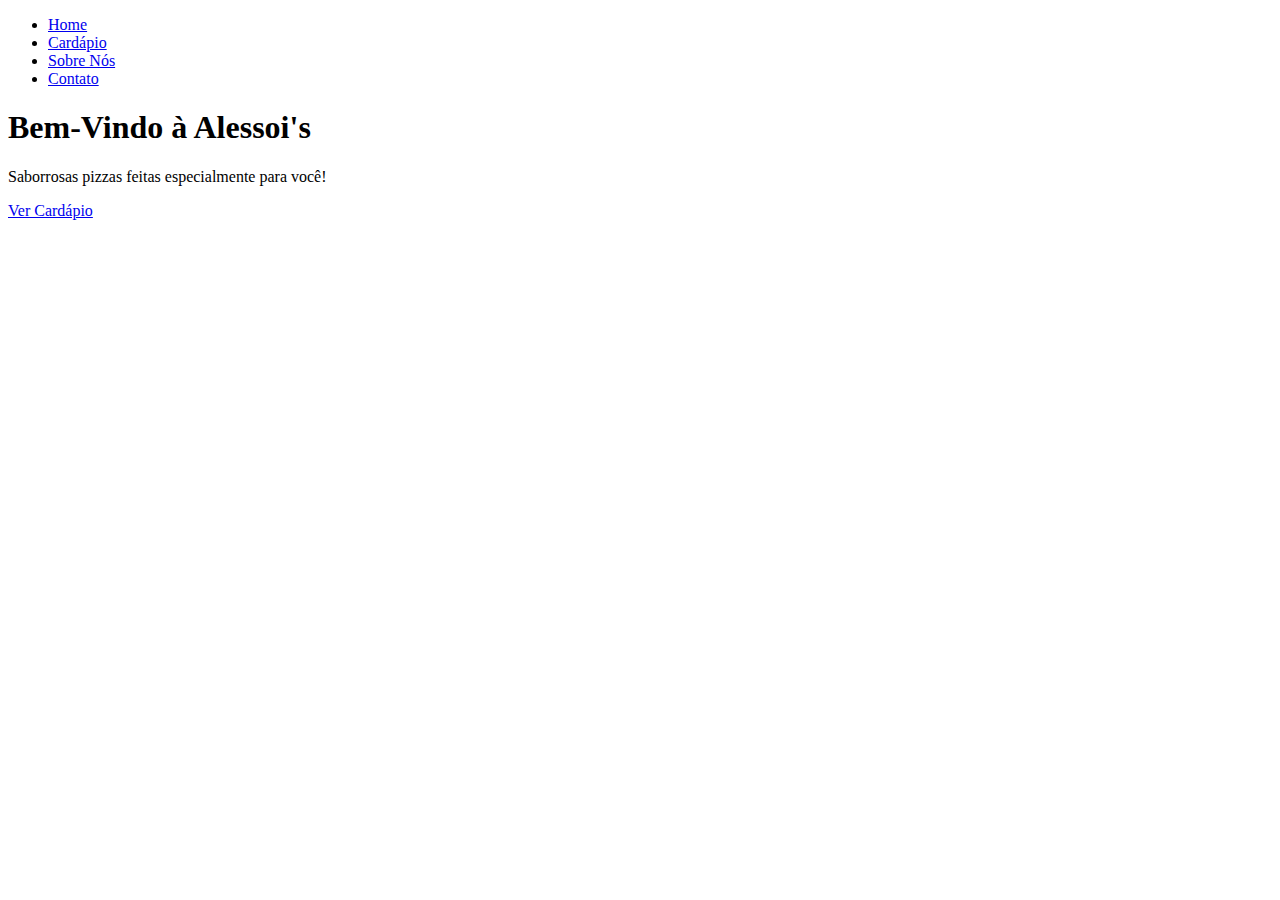
==== PROJETO-EXTRA-ESTUDO/index.html @ c778cb89 "incio porejct" ====
<!DOCTYPE html>
<html lang="pt-BR">
<head>
    <meta charset="UTF-8">
    <meta name="viewport" content="width=device-width, initial-scale=1.0">
    <title>PROJETO PARA ESTUDOS</title>
    <link rel="stylesheet" href="style.css"></head>
<body>
    <header>
        <nav>
            <ul>
                <li><a href="#home">Home</a></li>
                <li><a href="#cardapio">Cardápio</a></li>
                <li><a href="#sobre-nos">Sobre Nós</a></li>
                <li><a href="#Cantato">Contato</a></li>
            </ul>
        </nav>
    </header>

    <section id="home">
        <div class="hero">
            <h1>Bem-Vindo à Alessoi's</h1>
            <p>Saborrosas pizzas feitas especialmente para você!</p>
            <a href="#menu" class="cta-button">Ver Cardápio</a>
        </div>
    </section>

</body>
</html>
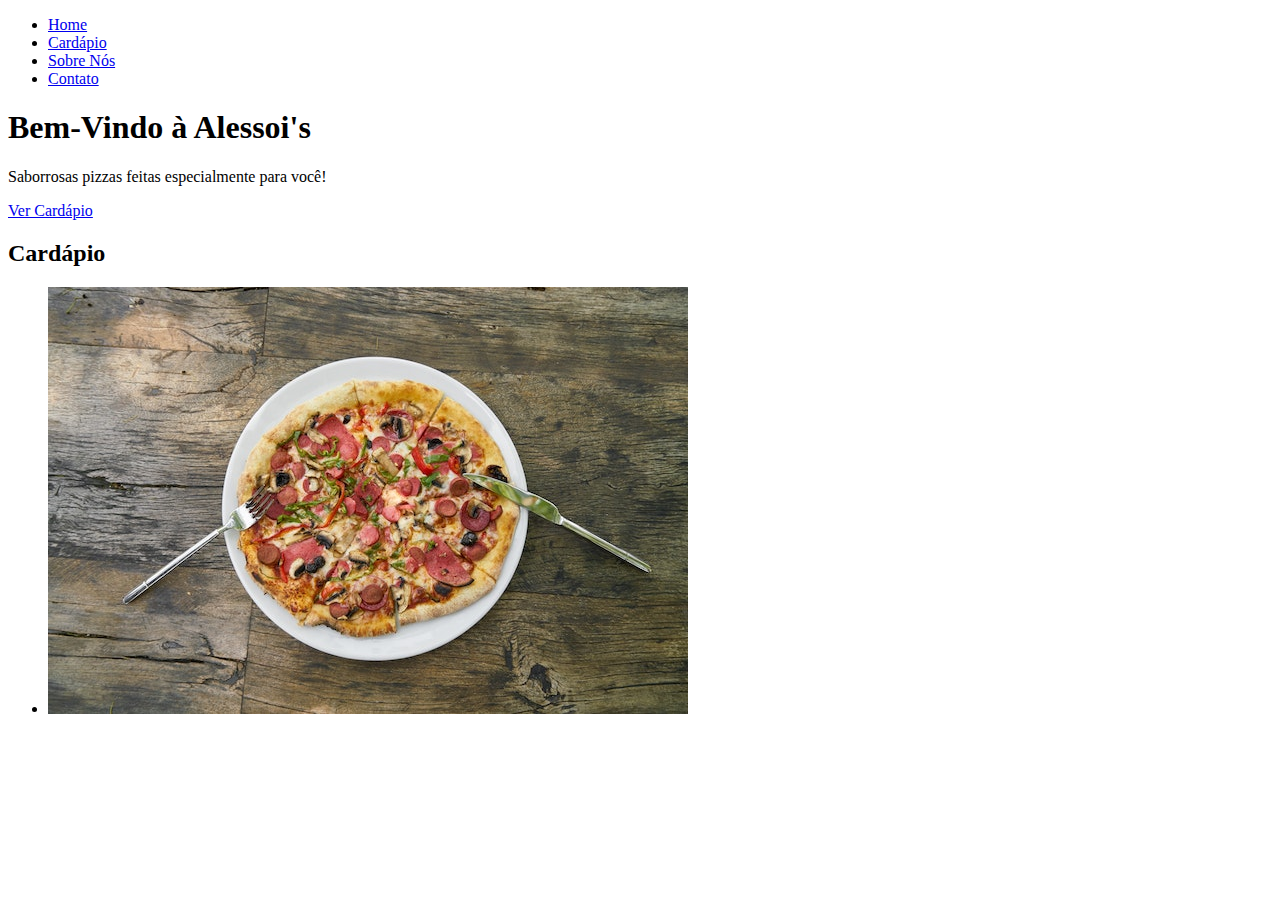
==== commit bc494562: "colocando primeira img" ====
--- a/PROJETO-EXTRA-ESTUDO/index.html
+++ b/PROJETO-EXTRA-ESTUDO/index.html
@@ -25,5 +25,15 @@
         </div>
     </section>
 
+    <section id="menu">
+        <h2>Cardápio</h2>
+        <ul class="menu-lisr">
+            <li>
+                <img src="img/pexels-engin-akyurt-2260208.jpg" alt="Pizza Margherita">
+            </li>
+
+        </ul>
+    </section>
+
 </body>
 </html>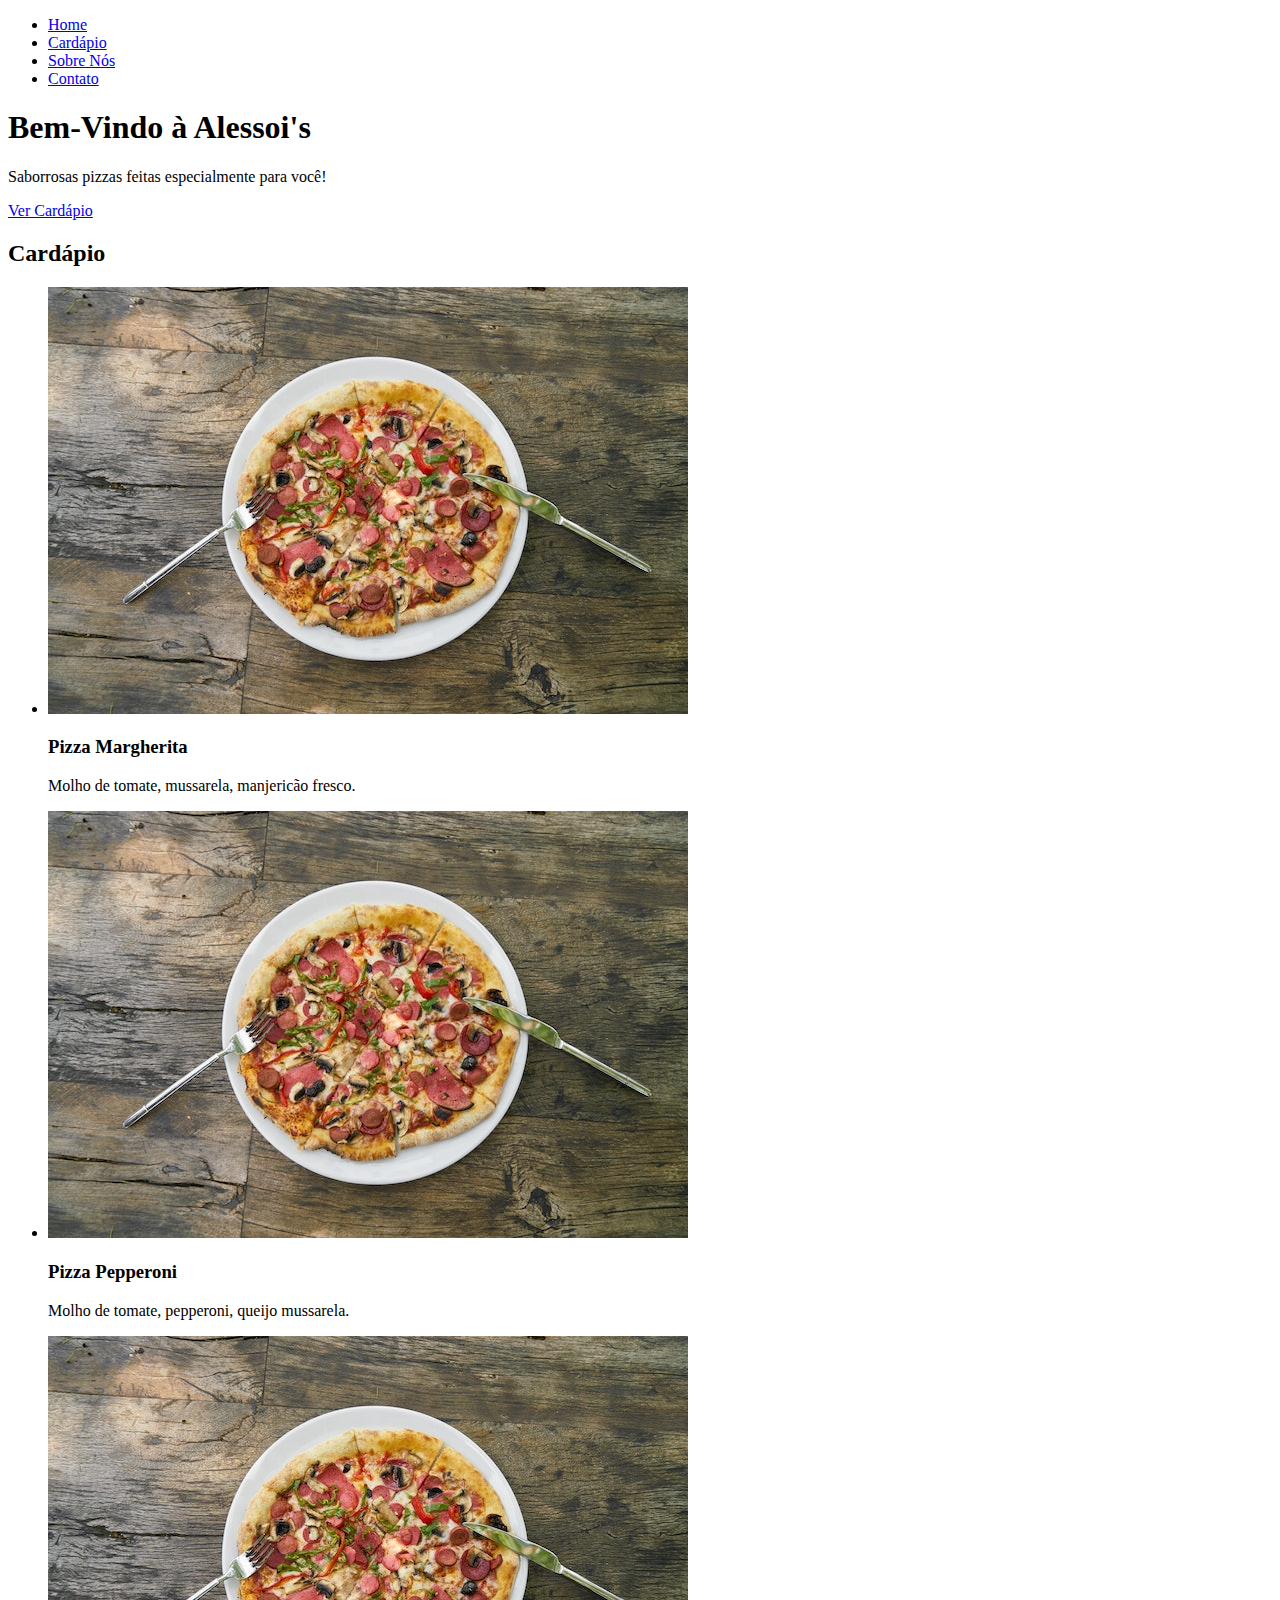
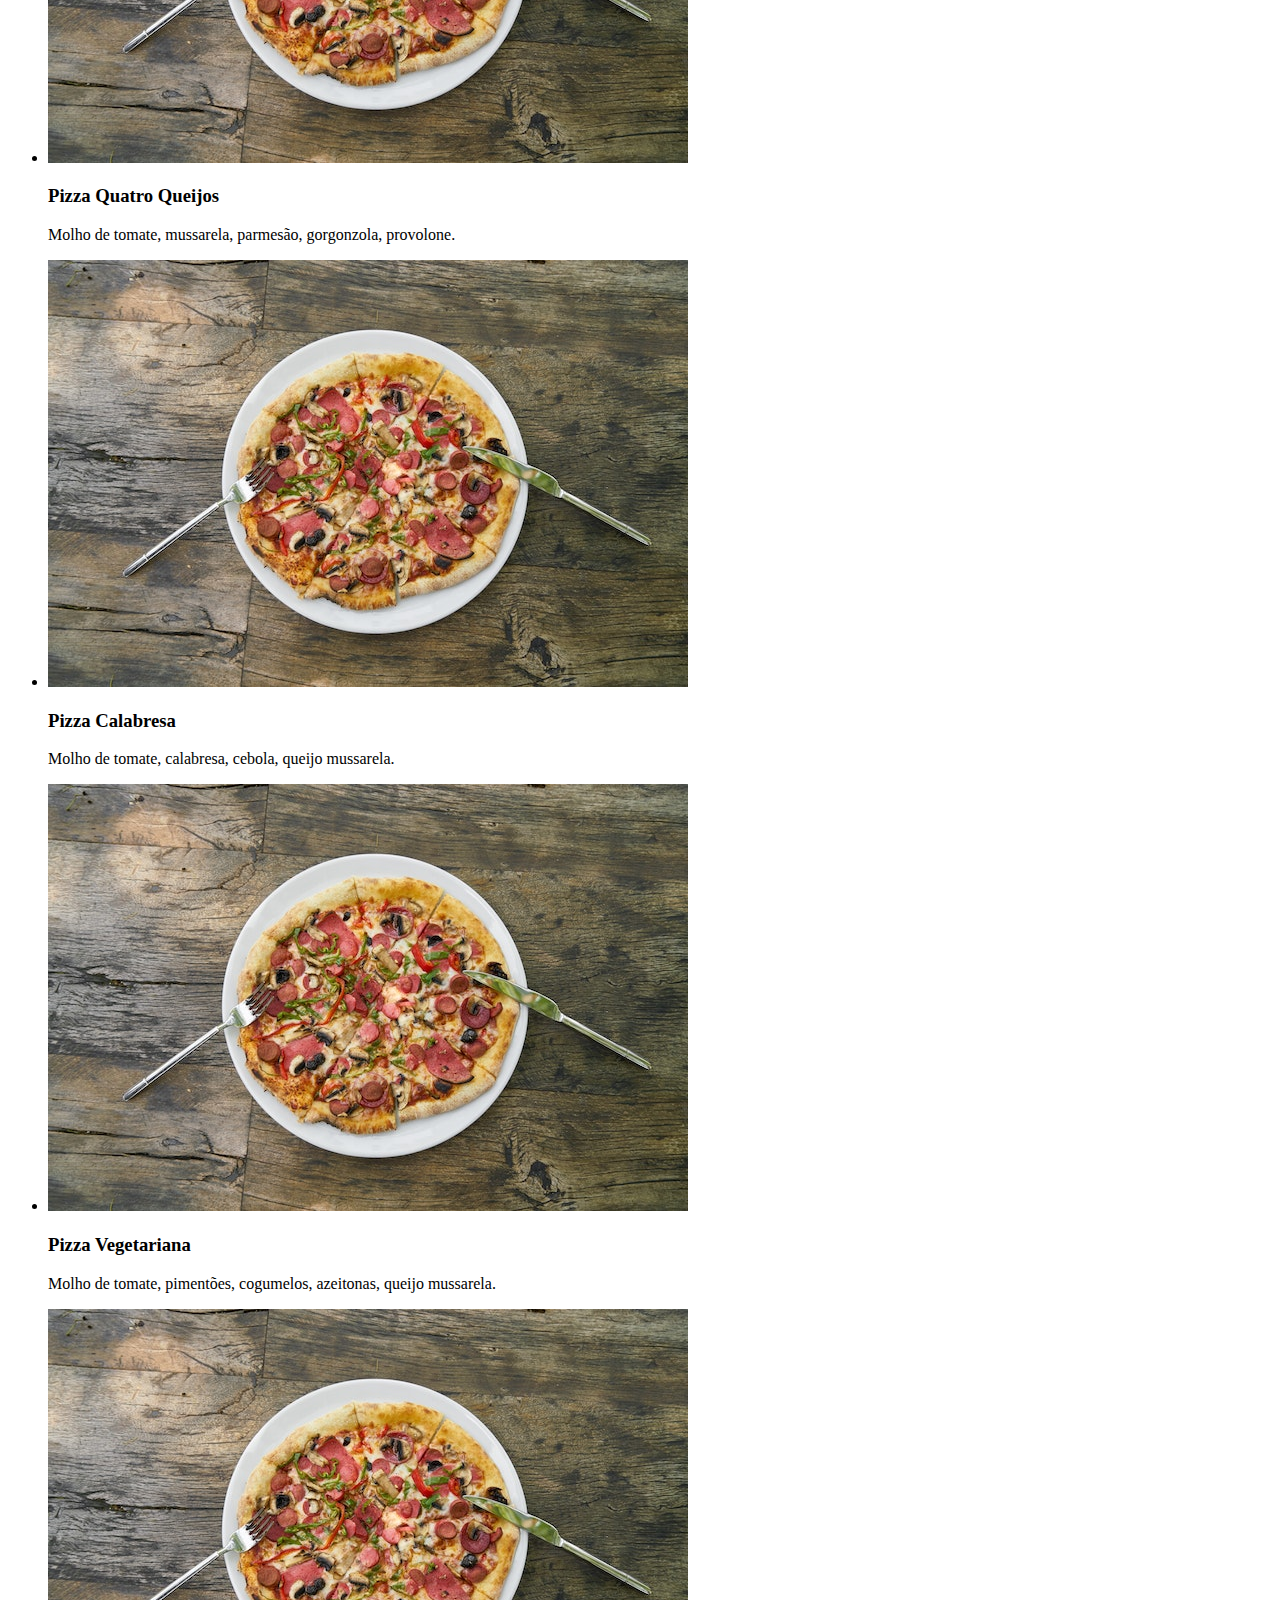
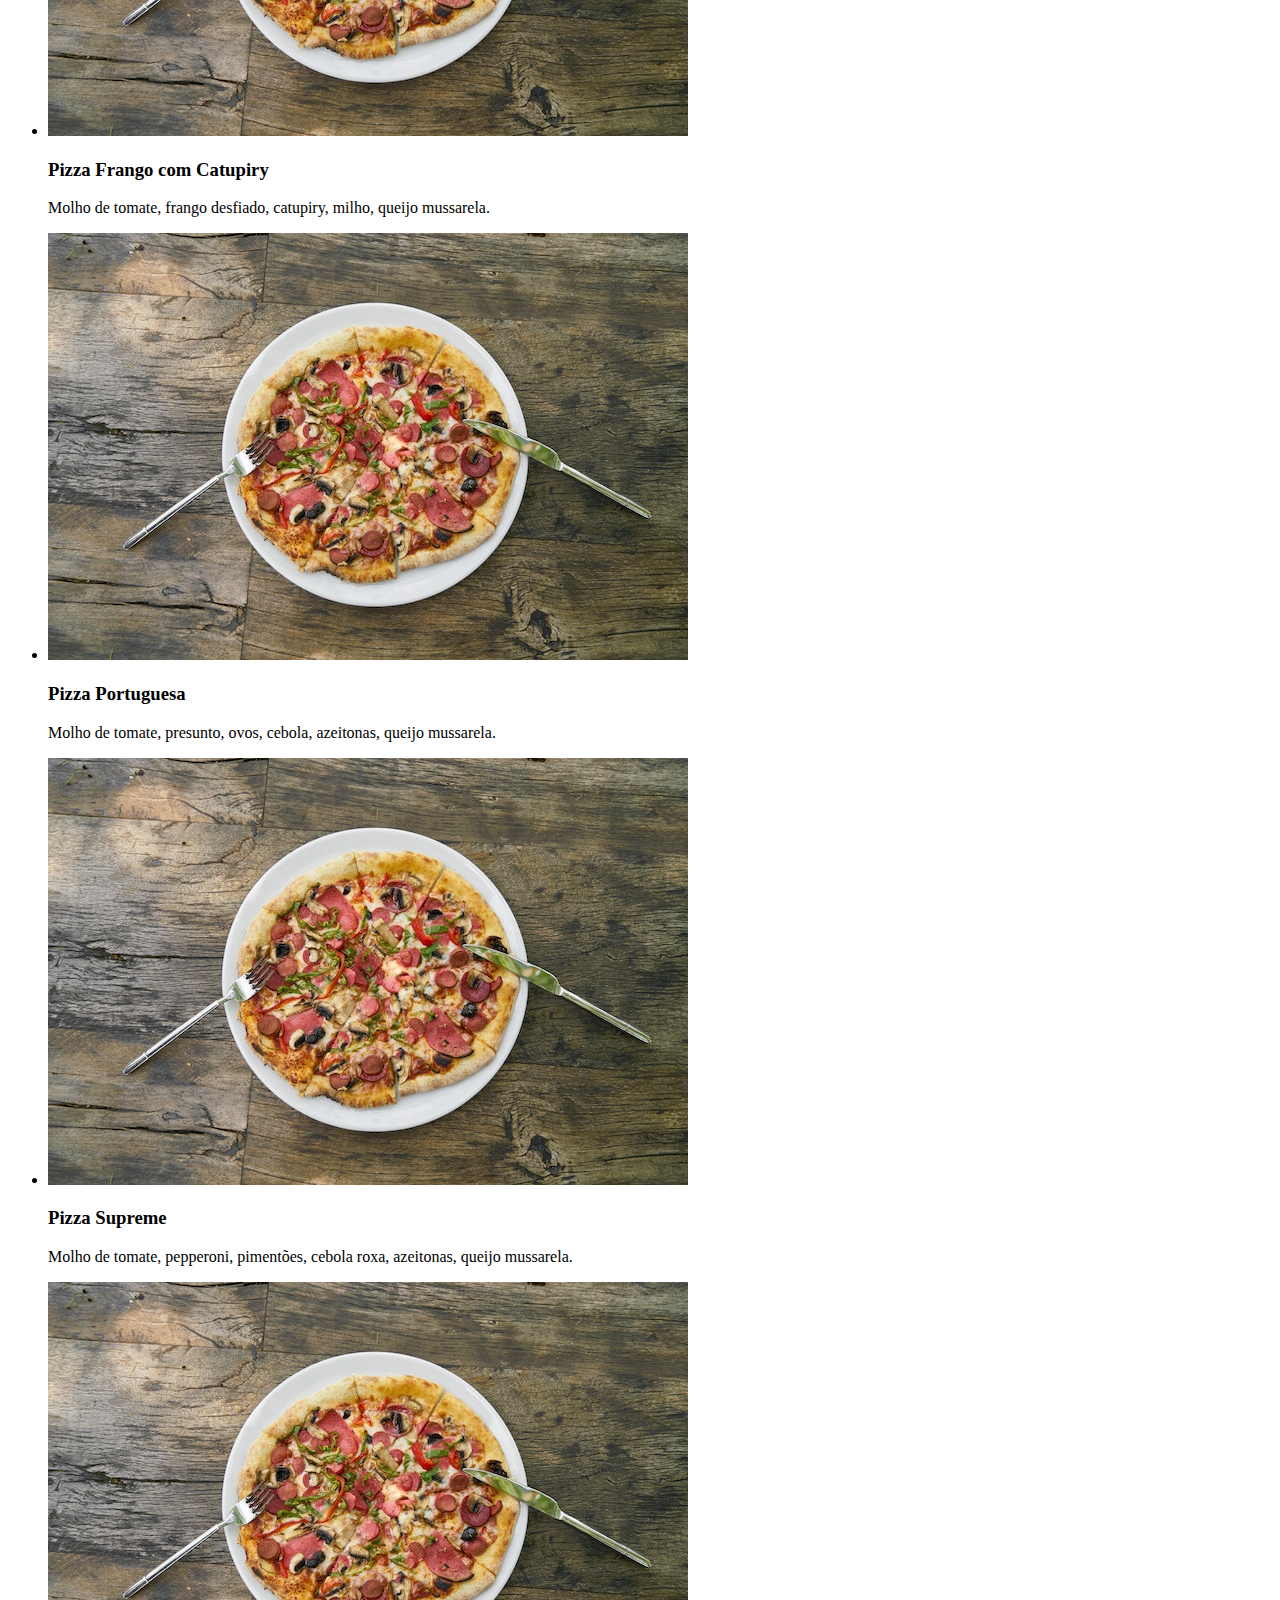
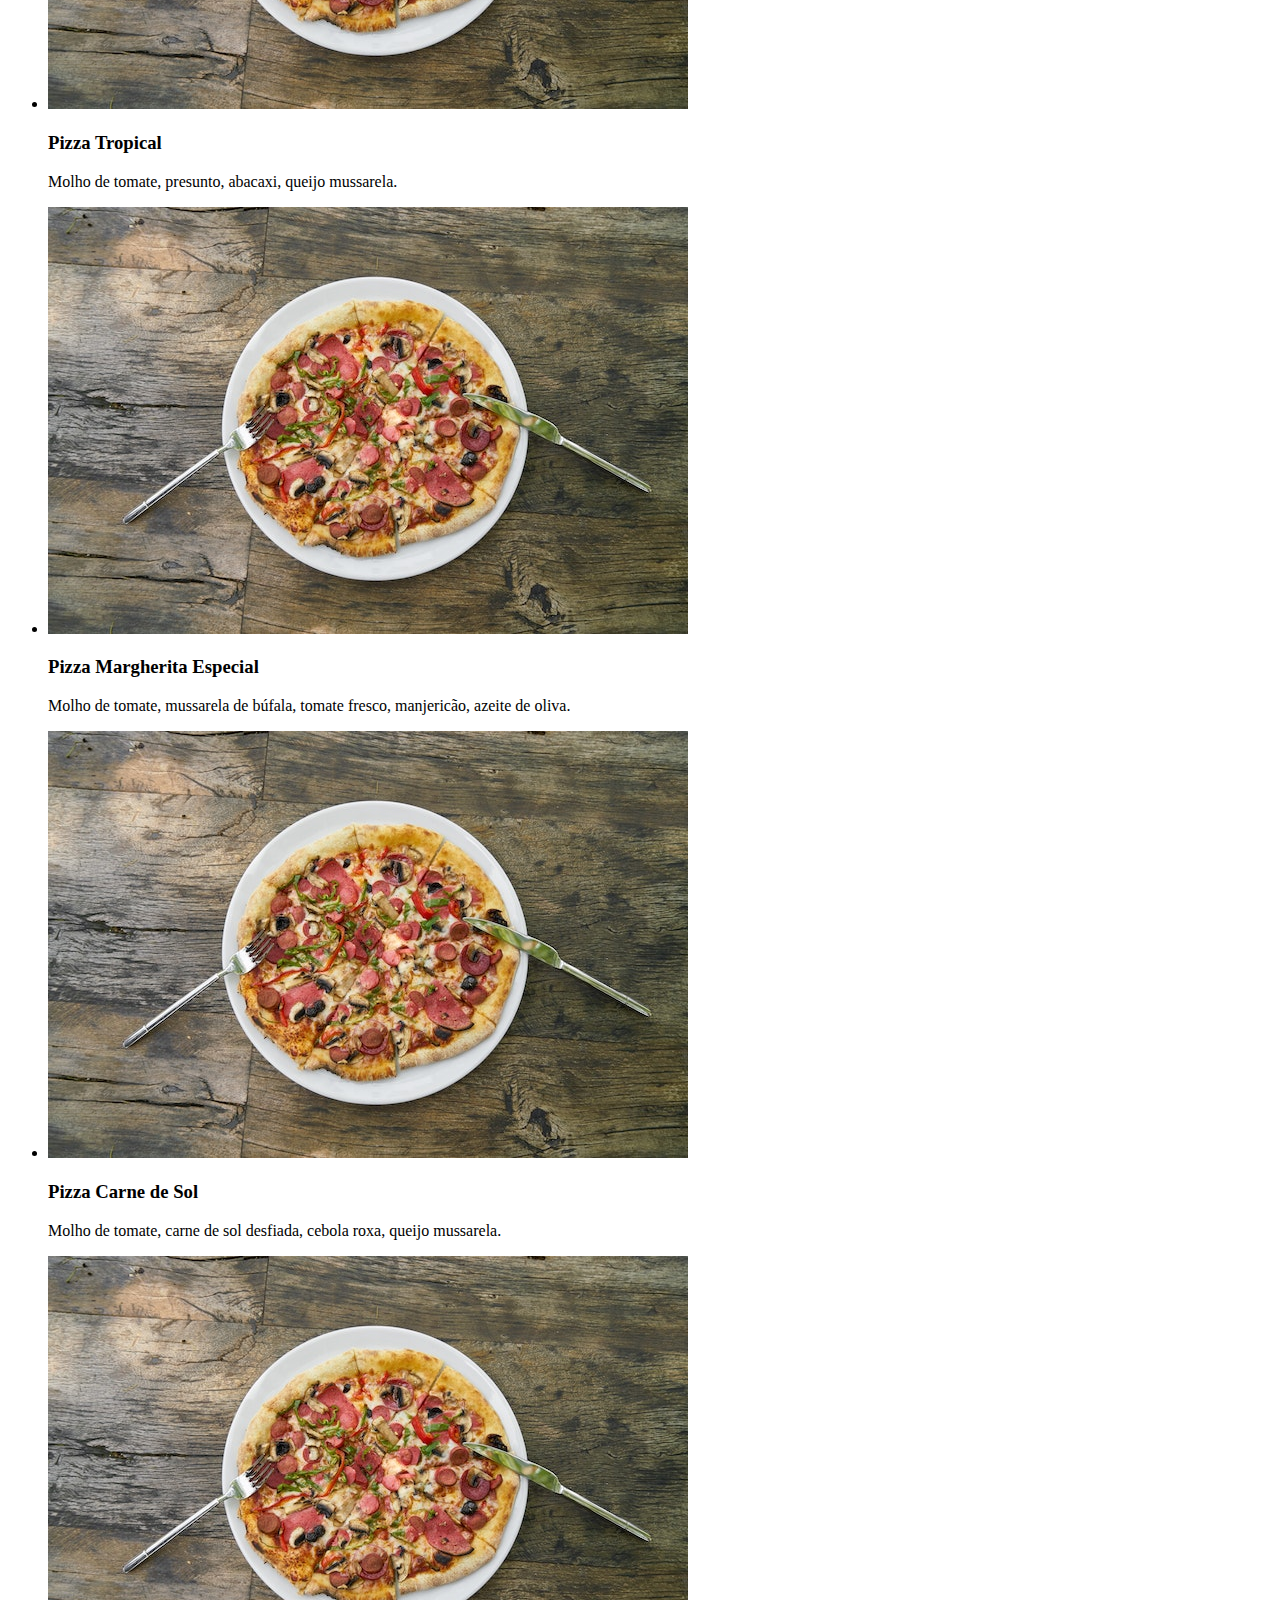
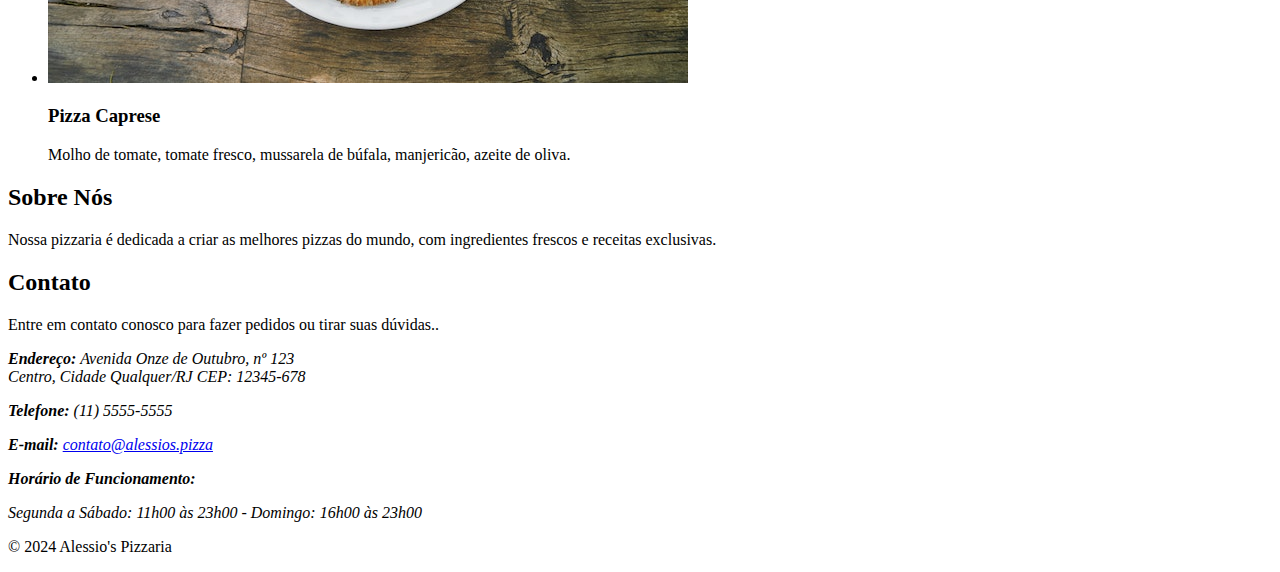
==== commit 26f14ac2: "HTML concluiodo" ====
--- a/PROJETO-EXTRA-ESTUDO/index.html
+++ b/PROJETO-EXTRA-ESTUDO/index.html
@@ -1,10 +1,13 @@
 <!DOCTYPE html>
 <html lang="pt-BR">
+
 <head>
     <meta charset="UTF-8">
     <meta name="viewport" content="width=device-width, initial-scale=1.0">
     <title>PROJETO PARA ESTUDOS</title>
-    <link rel="stylesheet" href="style.css"></head>
+    <link rel="stylesheet" href="style.css">
+</head>
+
 <body>
     <header>
         <nav>
@@ -27,13 +30,106 @@
 
     <section id="menu">
         <h2>Cardápio</h2>
-        <ul class="menu-lisr">
+        <ul class="menu-list">
             <li>
                 <img src="img/pexels-engin-akyurt-2260208.jpg" alt="Pizza Margherita">
+                <h3>Pizza Margherita</h3>
+                <p>Molho de tomate, mussarela, manjericão fresco.</p>
             </li>
-
+            <li>
+                <img src="img/pexels-engin-akyurt-2260208.jpg" alt="Pizza Pepperoni">
+                <h3>Pizza Pepperoni</h3>
+                <p>Molho de tomate, pepperoni, queijo mussarela.</p>
+            </li>
+            <li>
+                <img src="img/pexels-engin-akyurt-2260208.jpg" alt="Pizza Quatro Queijos">
+                <h3>Pizza Quatro Queijos</h3>
+                <p>Molho de tomate, mussarela, parmesão, gorgonzola, provolone.</p>
+            </li>
+            <li>
+                <img src="img/pexels-engin-akyurt-2260208.jpg" alt="Pizza Calabresa">
+                <h3>Pizza Calabresa</h3>
+                <p>Molho de tomate, calabresa, cebola, queijo mussarela.</p>
+            </li>
+            <li>
+                <img src="img/pexels-engin-akyurt-2260208.jpg" alt="Pizza Vegetariana">
+                <h3>Pizza Vegetariana</h3>
+                <p>Molho de tomate, pimentões, cogumelos, azeitonas, queijo mussarela.</p>
+            </li>
+            <li>
+                <img src="img/pexels-engin-akyurt-2260208.jpg" alt="Pizza Frango com Catupiry">
+                <h3>Pizza Frango com Catupiry</h3>
+                <p>Molho de tomate, frango desfiado, catupiry, milho, queijo mussarela.</p>
+            </li>
+            <li>
+                <img src="img/pexels-engin-akyurt-2260208.jpg" alt="Pizza Portuguesa">
+                <h3>Pizza Portuguesa</h3>
+                <p>Molho de tomate, presunto, ovos, cebola, azeitonas, queijo mussarela.</p>
+            </li>
+            <li>
+                <img src="img/pexels-engin-akyurt-2260208.jpg" alt="Pizza Supreme">
+                <h3>Pizza Supreme</h3>
+                <p>Molho de tomate, pepperoni, pimentões, cebola roxa, azeitonas, queijo mussarela.</p>
+            </li>
+            <li>
+                <img src="img/pexels-engin-akyurt-2260208.jpg" alt="Pizza Tropical">
+                <h3>Pizza Tropical</h3>
+                <p>Molho de tomate, presunto, abacaxi, queijo mussarela.</p>
+            </li>
+            <li>
+                <img src="img/pexels-engin-akyurt-2260208.jpg" alt="Pizza Margherita Especial">
+                <h3>Pizza Margherita Especial</h3>
+                <p>Molho de tomate, mussarela de búfala, tomate fresco, manjericão, azeite de oliva.</p>
+            </li>
+            <li>
+                <img src="img/pexels-engin-akyurt-2260208.jpg" alt="Pizza Carne de Sol">
+                <h3>Pizza Carne de Sol</h3>
+                <p>Molho de tomate, carne de sol desfiada, cebola roxa, queijo mussarela.</p>
+            </li>
+            <li>
+                <img src="img/pexels-engin-akyurt-2260208.jpg" alt="Pizza Caprese">
+                <h3>Pizza Caprese</h3>
+                <p>Molho de tomate, tomate fresco, mussarela de búfala, manjericão, azeite de oliva.</p>
+            </li>
         </ul>
     </section>
 
+    <section id="about">
+        <h2>Sobre Nós</h2>
+        <p>Nossa pizzaria é dedicada a criar as melhores pizzas do mundo, com ingredientes frescos e receitas
+            exclusivas.</p>
+    </section>
+
+    <section id="contact">
+        <h2>Contato</h2>
+        <p>Entre em contato conosco para fazer pedidos ou tirar suas dúvidas..</p>
+
+        <address>
+            <p>
+                <strong>Endereço:</strong>
+                Avenida Onze de Outubro, nº 123<br>
+                Centro, Cidade Qualquer/RJ CEP: 12345-678
+            </p>
+
+            <div>
+                <p><strong>Telefone:</strong> (11) 5555-5555</p>
+                <p>
+                    <strong>E-mail:</strong>
+                    <a href="mailto:contato@alessios.pizza">contato@alessios.pizza</a>
+                </p>
+            </div>
+
+            <div>
+                <p><strong>Horário de Funcionamento:</strong></p>
+                <p>Segunda a Sábado: 11h00 às 23h00 - Domingo: 16h00 às 23h00</p>
+                <p></p>
+            </div>
+        </address>
+    </section>
+
+    <footer>
+        <p>&copy; 2024 Alessio's Pizzaria</p>
+    </footer>
 </body>
+
 </html>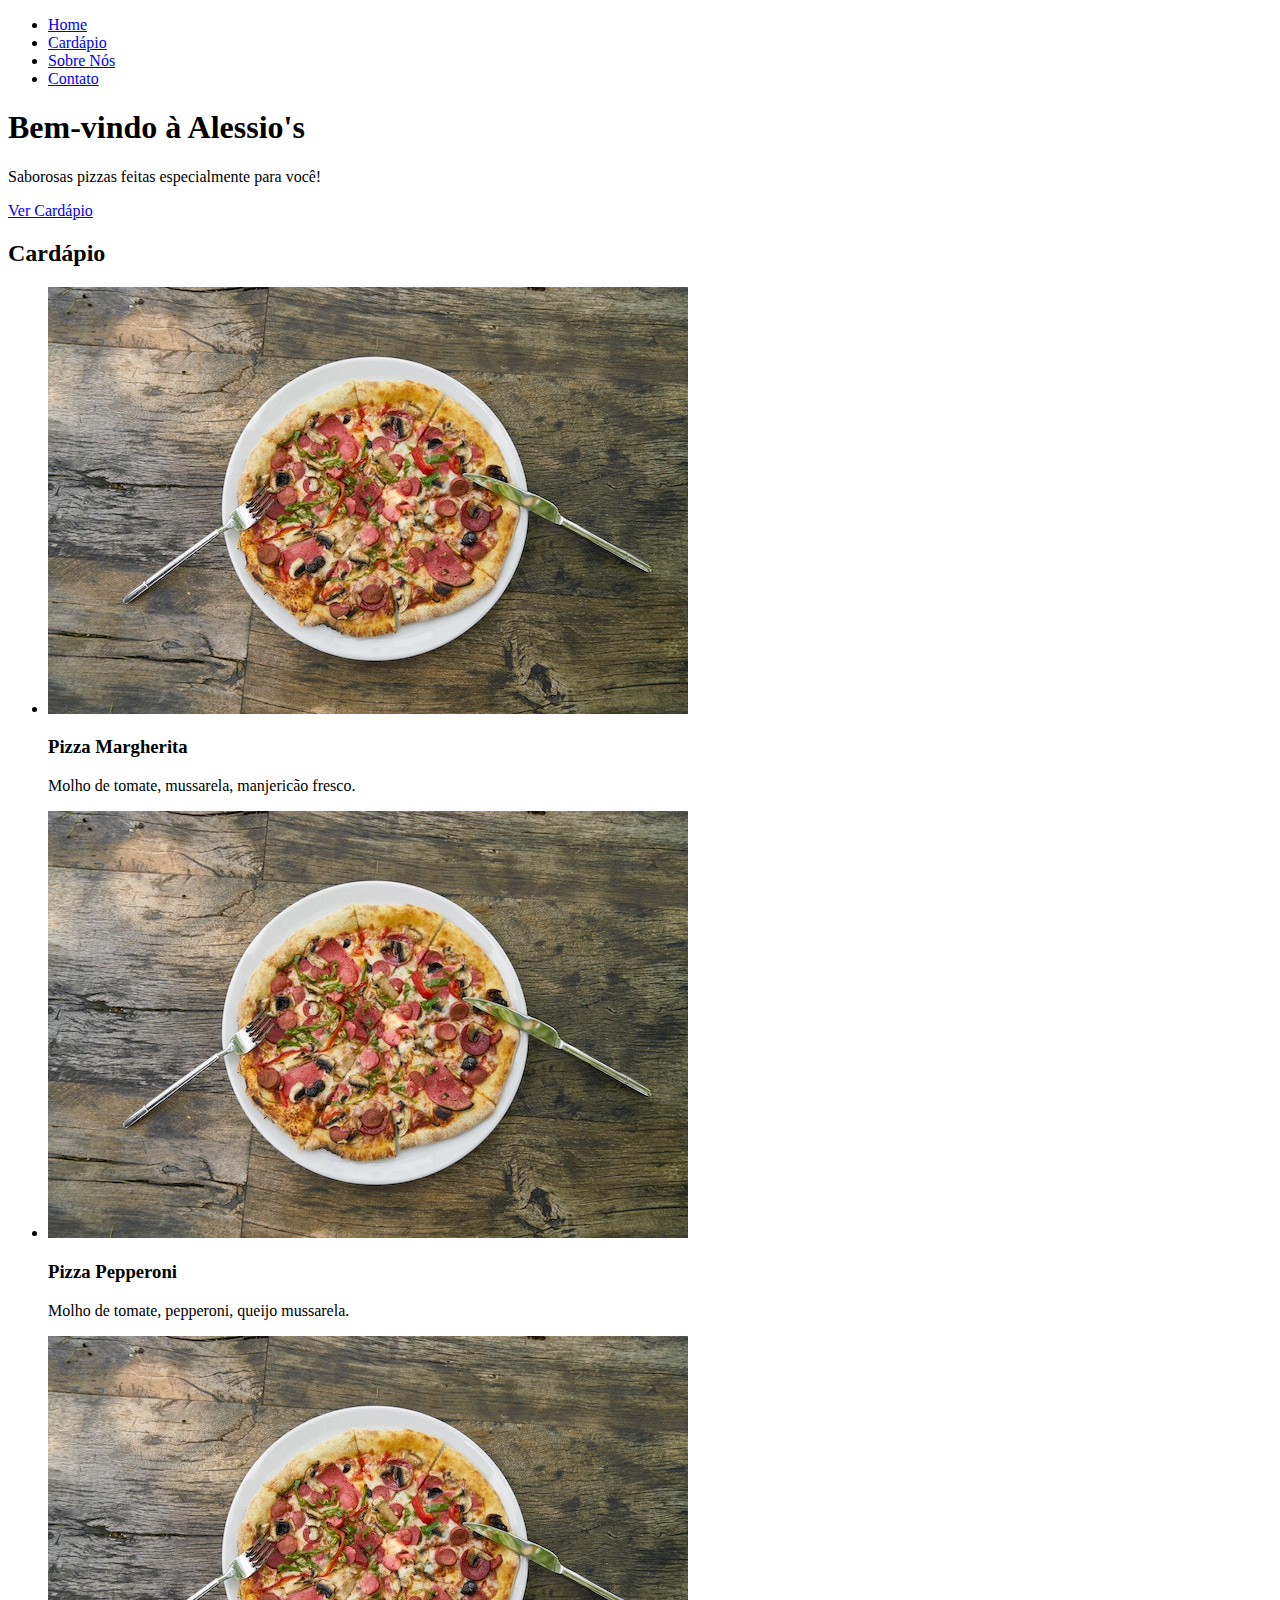
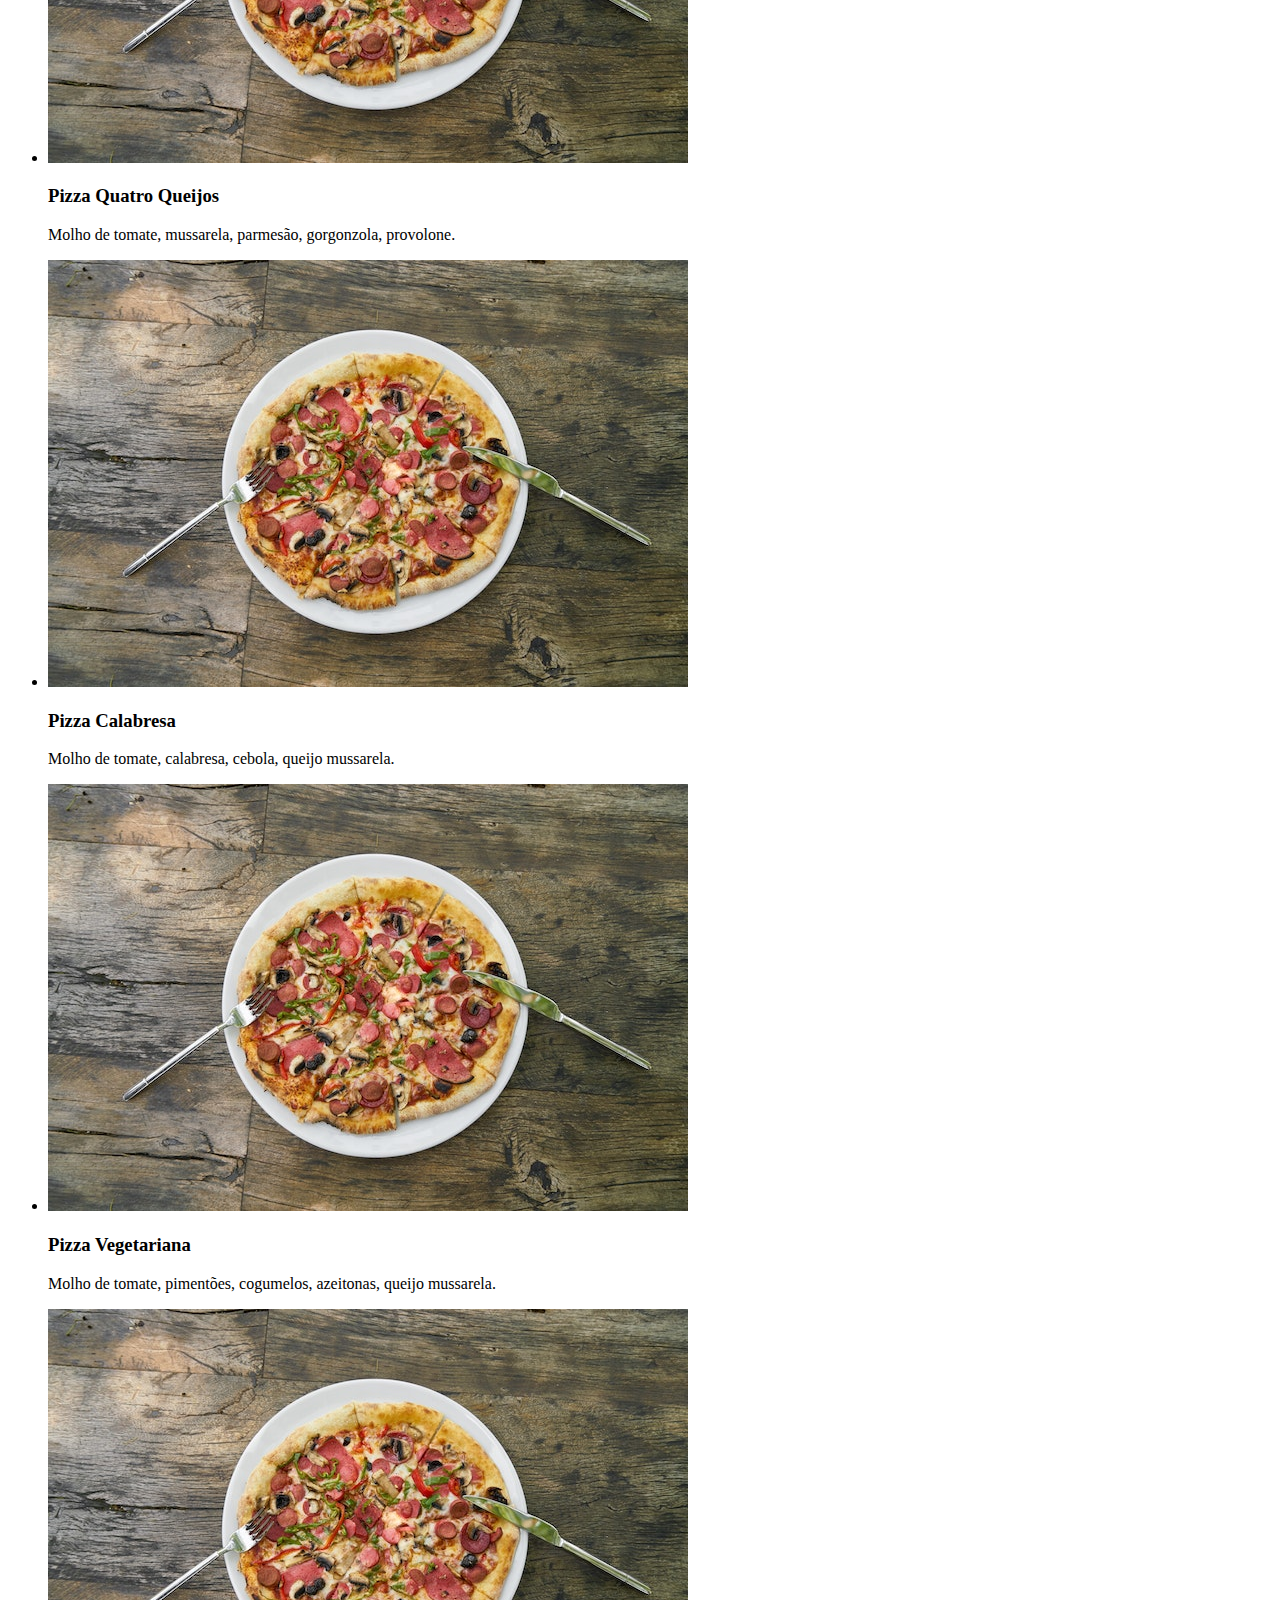
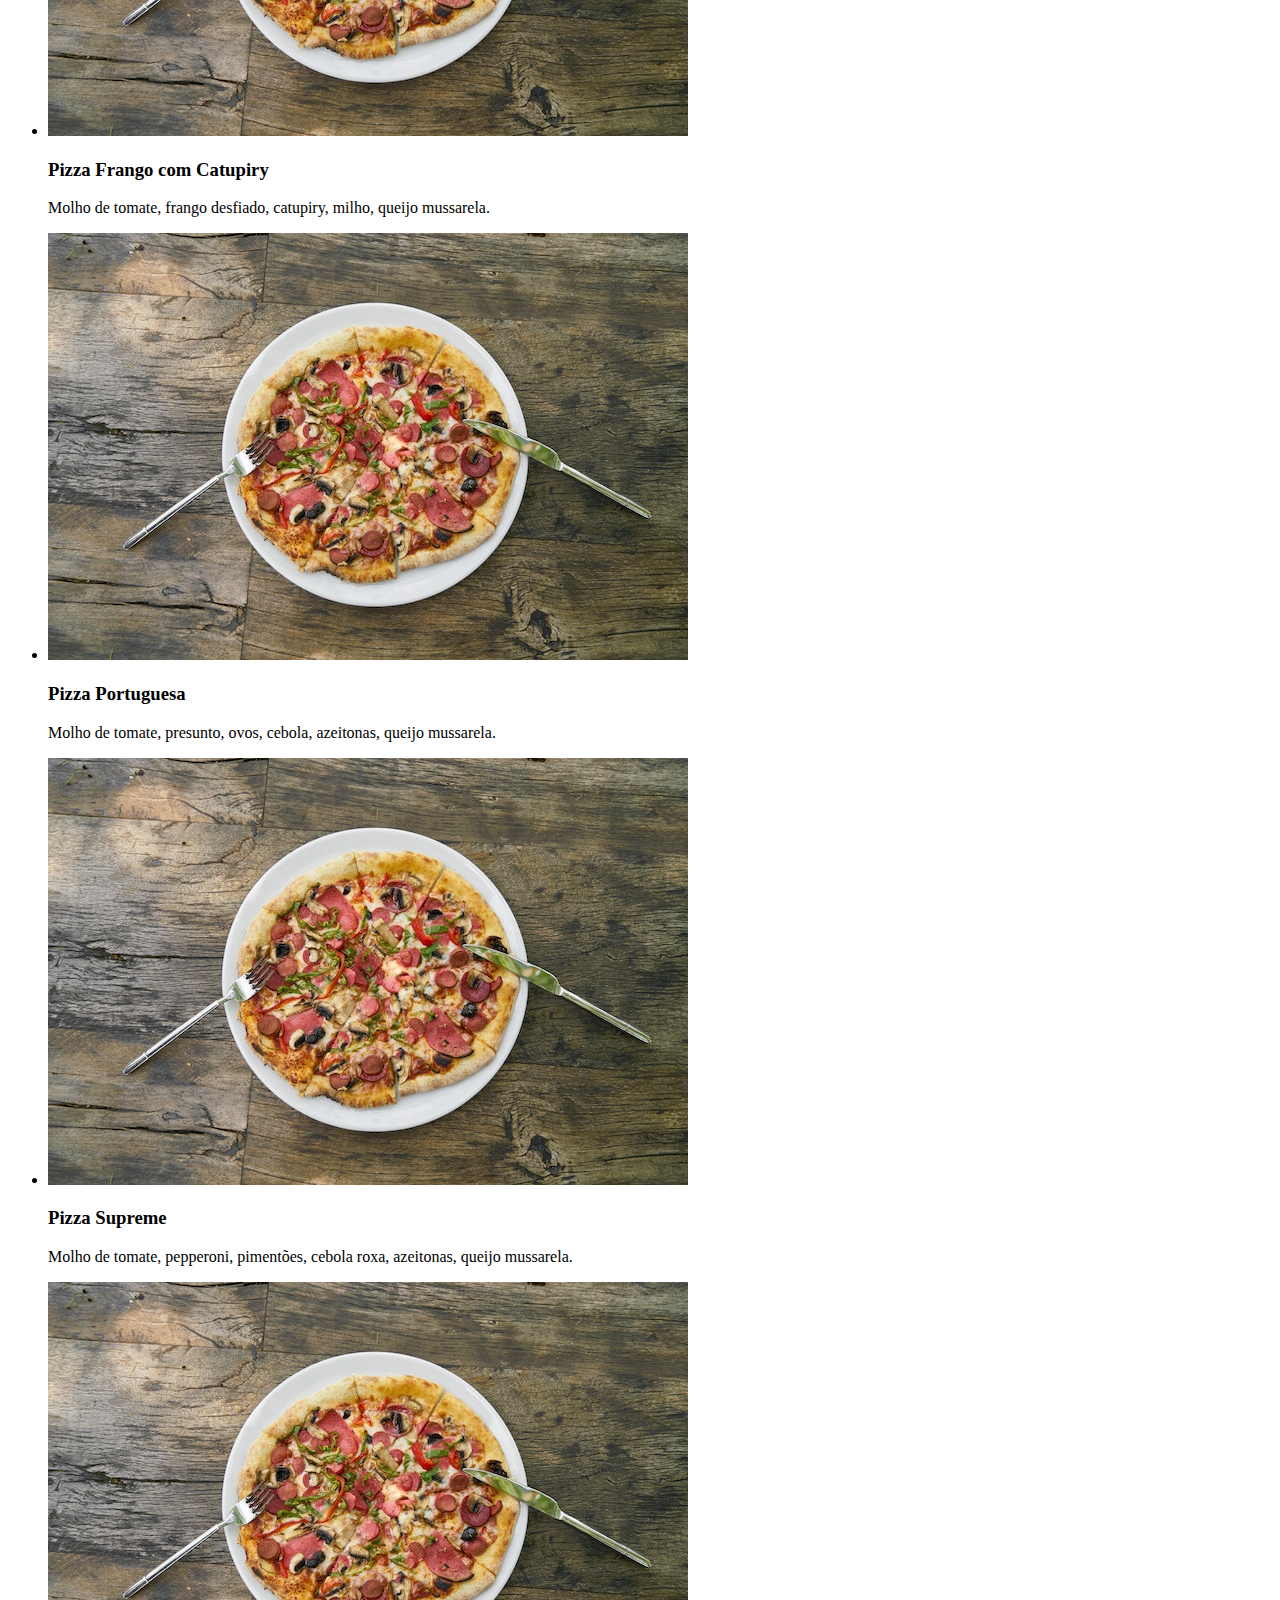
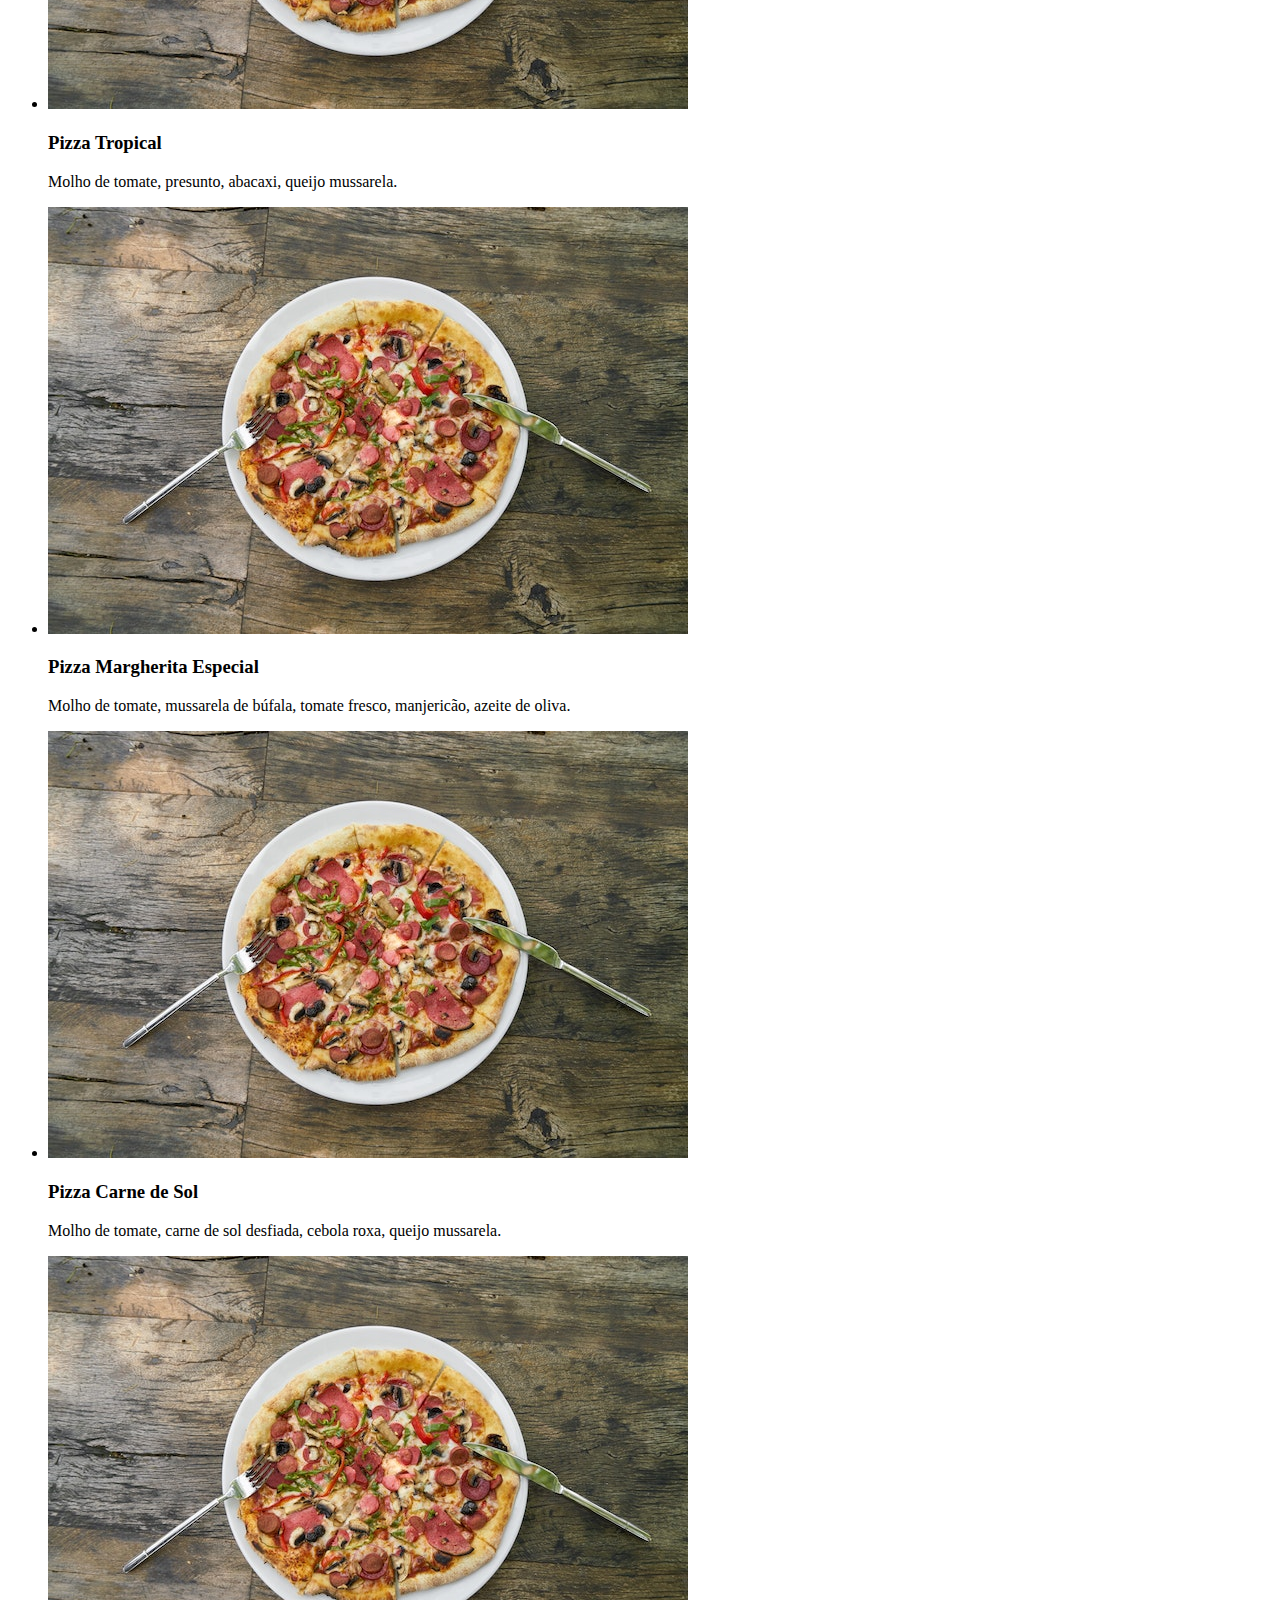
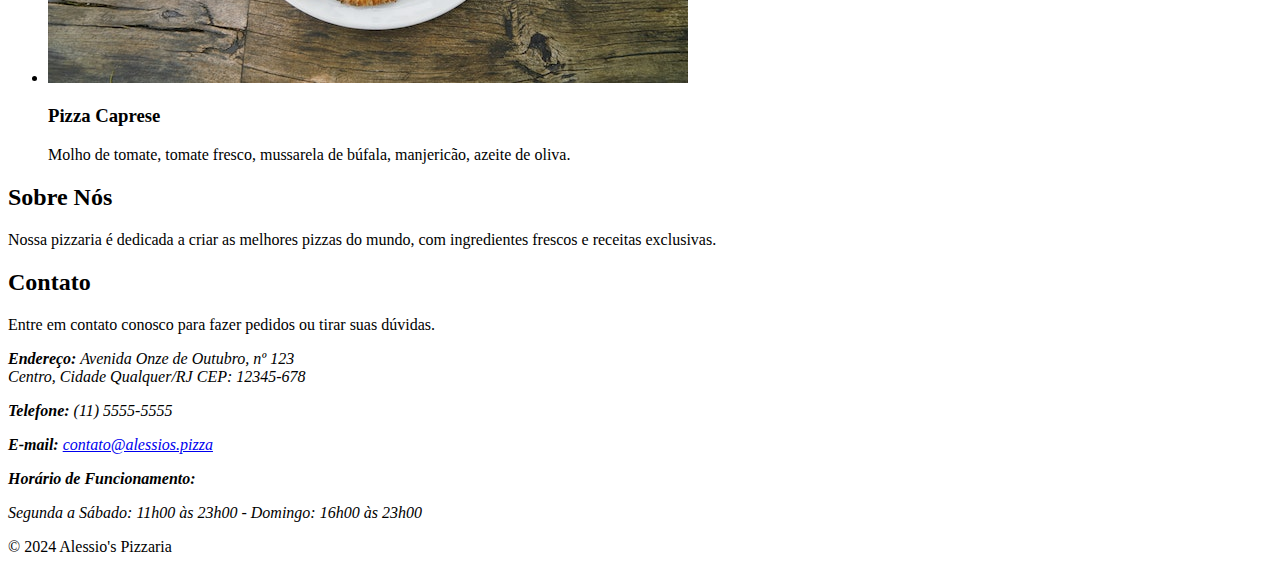
==== commit 259ae883: "alterações no html" ====
--- a/PROJETO-EXTRA-ESTUDO/index.html
+++ b/PROJETO-EXTRA-ESTUDO/index.html
@@ -2,134 +2,135 @@
 <html lang="pt-BR">
 
 <head>
-    <meta charset="UTF-8">
-    <meta name="viewport" content="width=device-width, initial-scale=1.0">
-    <title>PROJETO PARA ESTUDOS</title>
-    <link rel="stylesheet" href="style.css">
+  <meta charset="UTF-8">
+  <meta name="viewport" content="width=device-width, initial-scale=1.0">
+  <title>Alessio's Pizzaria</title>
+  <link rel="stylesheet" href="index.css">
 </head>
 
 <body>
-    <header>
-        <nav>
-            <ul>
-                <li><a href="#home">Home</a></li>
-                <li><a href="#cardapio">Cardápio</a></li>
-                <li><a href="#sobre-nos">Sobre Nós</a></li>
-                <li><a href="#Cantato">Contato</a></li>
-            </ul>
-        </nav>
-    </header>
+  <header>
+    <nav>
+      <ul>
+        <li><a href="#home">Home</a></li>
+        <li><a href="#menu">Cardápio</a></li>
+        <li><a href="#about">Sobre Nós</a></li>
+        <li><a href="#contact">Contato</a></li>
+      </ul>
+    </nav>
+  </header>
 
-    <section id="home">
-        <div class="hero">
-            <h1>Bem-Vindo à Alessoi's</h1>
-            <p>Saborrosas pizzas feitas especialmente para você!</p>
-            <a href="#menu" class="cta-button">Ver Cardápio</a>
-        </div>
-    </section>
+  <section id="home">
+    <div class="hero">
+      <h1>Bem-vindo à Alessio's</h1>
+      <p>Saborosas pizzas feitas especialmente para você!</p>
+      <a href="#menu" class="cta-button">Ver Cardápio</a>
+    </div>
+  </section>
 
-    <section id="menu">
-        <h2>Cardápio</h2>
-        <ul class="menu-list">
-            <li>
-                <img src="img/pexels-engin-akyurt-2260208.jpg" alt="Pizza Margherita">
-                <h3>Pizza Margherita</h3>
-                <p>Molho de tomate, mussarela, manjericão fresco.</p>
-            </li>
-            <li>
-                <img src="img/pexels-engin-akyurt-2260208.jpg" alt="Pizza Pepperoni">
-                <h3>Pizza Pepperoni</h3>
-                <p>Molho de tomate, pepperoni, queijo mussarela.</p>
-            </li>
-            <li>
-                <img src="img/pexels-engin-akyurt-2260208.jpg" alt="Pizza Quatro Queijos">
-                <h3>Pizza Quatro Queijos</h3>
-                <p>Molho de tomate, mussarela, parmesão, gorgonzola, provolone.</p>
-            </li>
-            <li>
-                <img src="img/pexels-engin-akyurt-2260208.jpg" alt="Pizza Calabresa">
-                <h3>Pizza Calabresa</h3>
-                <p>Molho de tomate, calabresa, cebola, queijo mussarela.</p>
-            </li>
-            <li>
-                <img src="img/pexels-engin-akyurt-2260208.jpg" alt="Pizza Vegetariana">
-                <h3>Pizza Vegetariana</h3>
-                <p>Molho de tomate, pimentões, cogumelos, azeitonas, queijo mussarela.</p>
-            </li>
-            <li>
-                <img src="img/pexels-engin-akyurt-2260208.jpg" alt="Pizza Frango com Catupiry">
-                <h3>Pizza Frango com Catupiry</h3>
-                <p>Molho de tomate, frango desfiado, catupiry, milho, queijo mussarela.</p>
-            </li>
-            <li>
-                <img src="img/pexels-engin-akyurt-2260208.jpg" alt="Pizza Portuguesa">
-                <h3>Pizza Portuguesa</h3>
-                <p>Molho de tomate, presunto, ovos, cebola, azeitonas, queijo mussarela.</p>
-            </li>
-            <li>
-                <img src="img/pexels-engin-akyurt-2260208.jpg" alt="Pizza Supreme">
-                <h3>Pizza Supreme</h3>
-                <p>Molho de tomate, pepperoni, pimentões, cebola roxa, azeitonas, queijo mussarela.</p>
-            </li>
-            <li>
-                <img src="img/pexels-engin-akyurt-2260208.jpg" alt="Pizza Tropical">
-                <h3>Pizza Tropical</h3>
-                <p>Molho de tomate, presunto, abacaxi, queijo mussarela.</p>
-            </li>
-            <li>
-                <img src="img/pexels-engin-akyurt-2260208.jpg" alt="Pizza Margherita Especial">
-                <h3>Pizza Margherita Especial</h3>
-                <p>Molho de tomate, mussarela de búfala, tomate fresco, manjericão, azeite de oliva.</p>
-            </li>
-            <li>
-                <img src="img/pexels-engin-akyurt-2260208.jpg" alt="Pizza Carne de Sol">
-                <h3>Pizza Carne de Sol</h3>
-                <p>Molho de tomate, carne de sol desfiada, cebola roxa, queijo mussarela.</p>
-            </li>
-            <li>
-                <img src="img/pexels-engin-akyurt-2260208.jpg" alt="Pizza Caprese">
-                <h3>Pizza Caprese</h3>
-                <p>Molho de tomate, tomate fresco, mussarela de búfala, manjericão, azeite de oliva.</p>
-            </li>
-        </ul>
-    </section>
+  <section id="menu">
+    <h2>Cardápio</h2>
+    <ul class="menu-list">
+      <li>
+        <img src="img/pexels-engin-akyurt-2260208.jpg" alt="Pizza Margherita">
+        <h3>Pizza Margherita</h3>
+        <p>Molho de tomate, mussarela, manjericão fresco.</p>
+      </li>
+      <li>
+        <img src="img/pexels-engin-akyurt-2260208.jpg" alt="Pizza Pepperoni">
+        <h3>Pizza Pepperoni</h3>
+        <p>Molho de tomate, pepperoni, queijo mussarela.</p>
+      </li>
+      <li>
+        <img src="img/pexels-engin-akyurt-2260208.jpg" alt="Pizza Quatro Queijos">
+        <h3>Pizza Quatro Queijos</h3>
+        <p>Molho de tomate, mussarela, parmesão, gorgonzola, provolone.</p>
+      </li>
+      <li>
+        <img src="img/pexels-engin-akyurt-2260208.jpg" alt="Pizza Calabresa">
+        <h3>Pizza Calabresa</h3>
+        <p>Molho de tomate, calabresa, cebola, queijo mussarela.</p>
+      </li>
+      <li>
+        <img src="img/pexels-engin-akyurt-2260208.jpg" alt="Pizza Vegetariana">
+        <h3>Pizza Vegetariana</h3>
+        <p>Molho de tomate, pimentões, cogumelos, azeitonas, queijo mussarela.</p>
+      </li>
+      <li>
+        <img src="img/pexels-engin-akyurt-2260208.jpg" alt="Pizza Frango com Catupiry">
+        <h3>Pizza Frango com Catupiry</h3>
+        <p>Molho de tomate, frango desfiado, catupiry, milho, queijo mussarela.</p>
+      </li>
+      <li>
+        <img src="img/pexels-engin-akyurt-2260208.jpg" alt="Pizza Portuguesa">
+        <h3>Pizza Portuguesa</h3>
+        <p>Molho de tomate, presunto, ovos, cebola, azeitonas, queijo mussarela.</p>
+      </li>
+      <li>
+        <img src="img/pexels-engin-akyurt-2260208.jpg" alt="Pizza Supreme">
+        <h3>Pizza Supreme</h3>
+        <p>Molho de tomate, pepperoni, pimentões, cebola roxa, azeitonas, queijo mussarela.</p>
+      </li>
+      <li>
+        <img src="img/pexels-engin-akyurt-2260208.jpg" alt="Pizza Tropical">
+        <h3>Pizza Tropical</h3>
+        <p>Molho de tomate, presunto, abacaxi, queijo mussarela.</p>
+      </li>
+      <li>
+        <img src="img/pexels-engin-akyurt-2260208.jpg" alt="Pizza Margherita Especial">
+        <h3>Pizza Margherita Especial</h3>
+        <p>Molho de tomate, mussarela de búfala, tomate fresco, manjericão, azeite de oliva.</p>
+      </li>
+      <li>
+        <img src="img/pexels-engin-akyurt-2260208.jpg" alt="Pizza Carne de Sol">
+        <h3>Pizza Carne de Sol</h3>
+        <p>Molho de tomate, carne de sol desfiada, cebola roxa, queijo mussarela.</p>
+      </li>
+      <li>
+        <img src="img/pexels-engin-akyurt-2260208.jpg" alt="Pizza Caprese">
+        <h3>Pizza Caprese</h3>
+        <p>Molho de tomate, tomate fresco, mussarela de búfala, manjericão, azeite de oliva.</p>
+      </li>
+    </ul>
+  </section>
 
-    <section id="about">
-        <h2>Sobre Nós</h2>
-        <p>Nossa pizzaria é dedicada a criar as melhores pizzas do mundo, com ingredientes frescos e receitas
-            exclusivas.</p>
-    </section>
+  <section id="about">
+    <h2>Sobre Nós</h2>
+    <p>Nossa pizzaria é dedicada a criar as melhores pizzas do mundo, com ingredientes frescos e receitas exclusivas.
+    </p>
+  </section>
 
-    <section id="contact">
-        <h2>Contato</h2>
-        <p>Entre em contato conosco para fazer pedidos ou tirar suas dúvidas..</p>
+  <section id="contact">
+    <h2>Contato</h2>
 
-        <address>
-            <p>
-                <strong>Endereço:</strong>
-                Avenida Onze de Outubro, nº 123<br>
-                Centro, Cidade Qualquer/RJ CEP: 12345-678
-            </p>
+    <p>Entre em contato conosco para fazer pedidos ou tirar suas dúvidas.</p>
 
-            <div>
-                <p><strong>Telefone:</strong> (11) 5555-5555</p>
-                <p>
-                    <strong>E-mail:</strong>
-                    <a href="mailto:contato@alessios.pizza">contato@alessios.pizza</a>
-                </p>
-            </div>
+    <address>
+      <p>
+        <strong>Endereço:</strong>
+        Avenida Onze de Outubro, nº 123<br>
+        Centro, Cidade Qualquer/RJ CEP: 12345-678
+      </p>
 
-            <div>
-                <p><strong>Horário de Funcionamento:</strong></p>
-                <p>Segunda a Sábado: 11h00 às 23h00 - Domingo: 16h00 às 23h00</p>
-                <p></p>
-            </div>
-        </address>
-    </section>
+      <div>
+        <p><strong>Telefone:</strong> (11) 5555-5555</p>
+        <p>
+          <strong>E-mail:</strong>
+          <a href="mailto:contato@alessios.pizza">contato@alessios.pizza</a>
+        </p>
+      </div>
 
-    <footer>
-        <p>&copy; 2024 Alessio's Pizzaria</p>
-    </footer>
+      <div>
+        <p><strong>Horário de Funcionamento:</strong></p>
+        <p>Segunda a Sábado: 11h00 às 23h00 - Domingo: 16h00 às 23h00</p>
+        <p></p>
+      </div>
+    </address>
+  </section>
+
+  <footer>
+    <p>&copy; 2024 Alessio's Pizzaria</p>
+  </footer>
 </body>
 
 </html>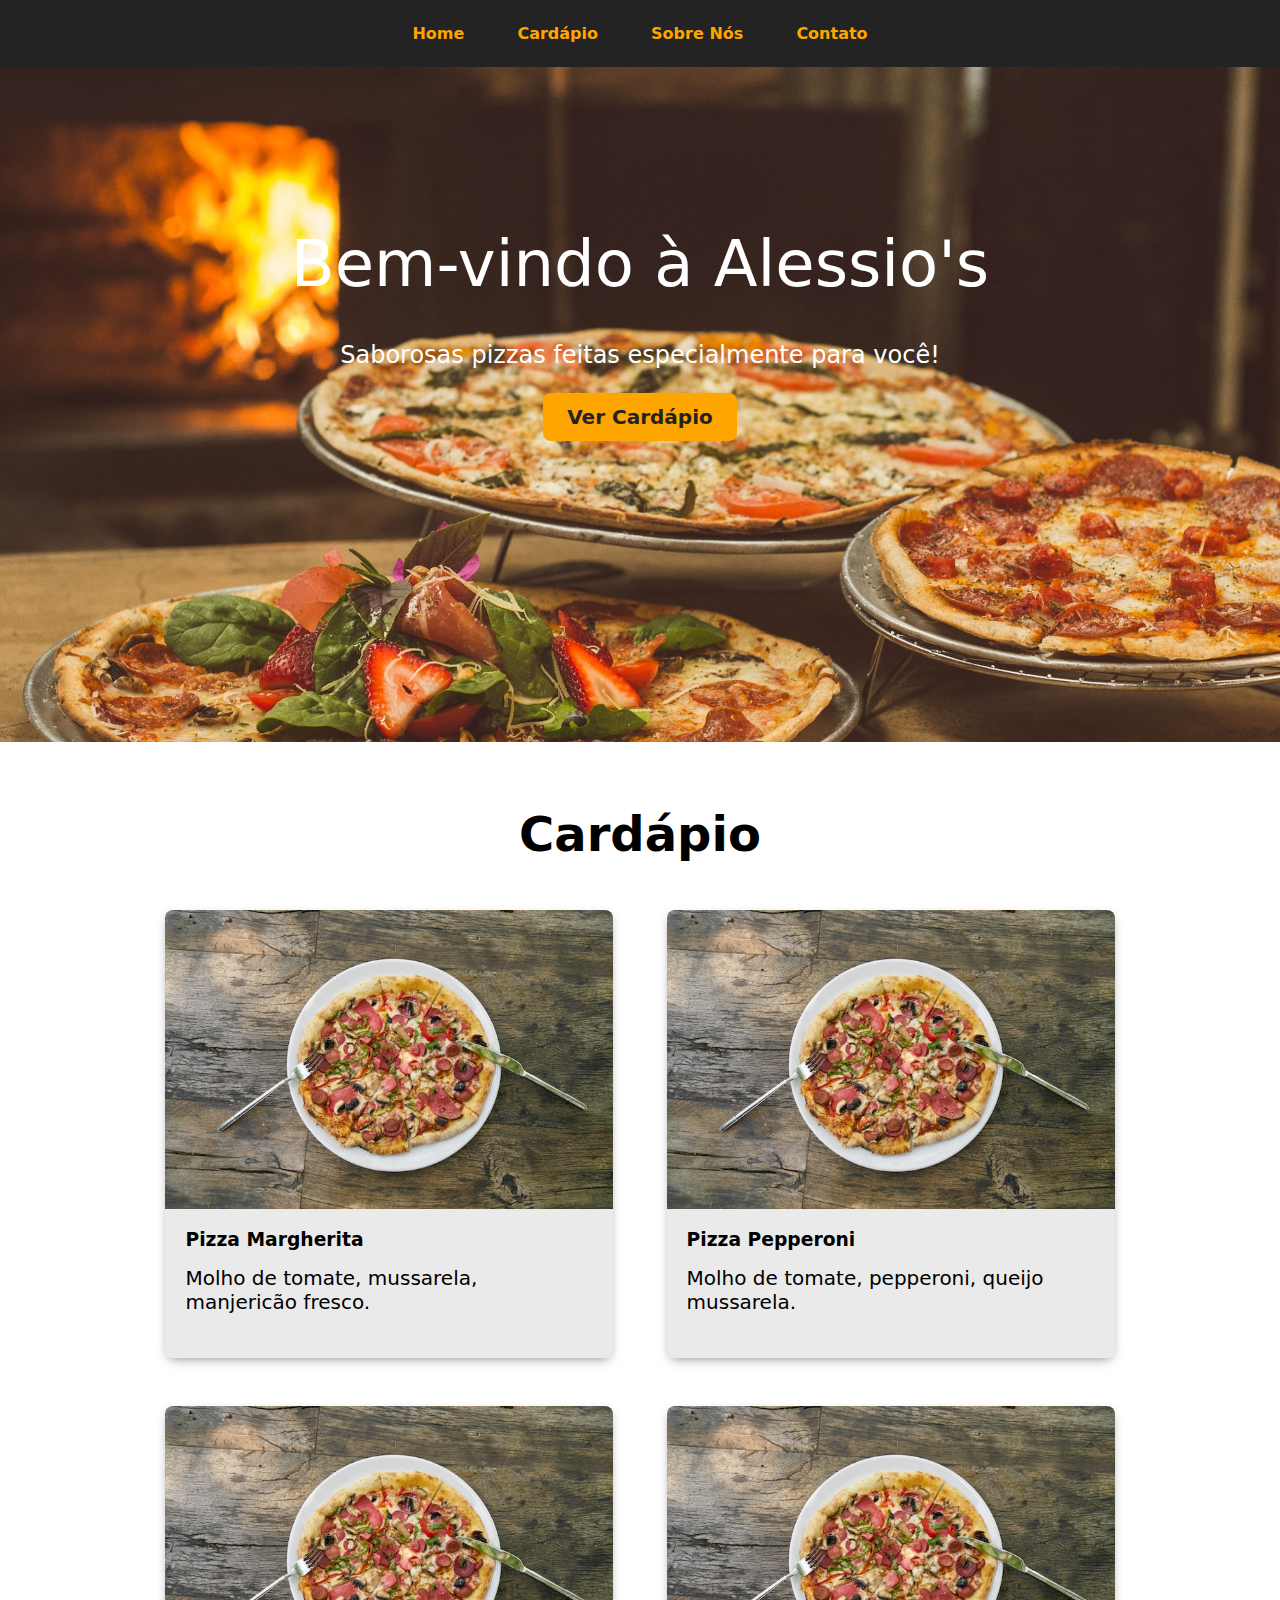
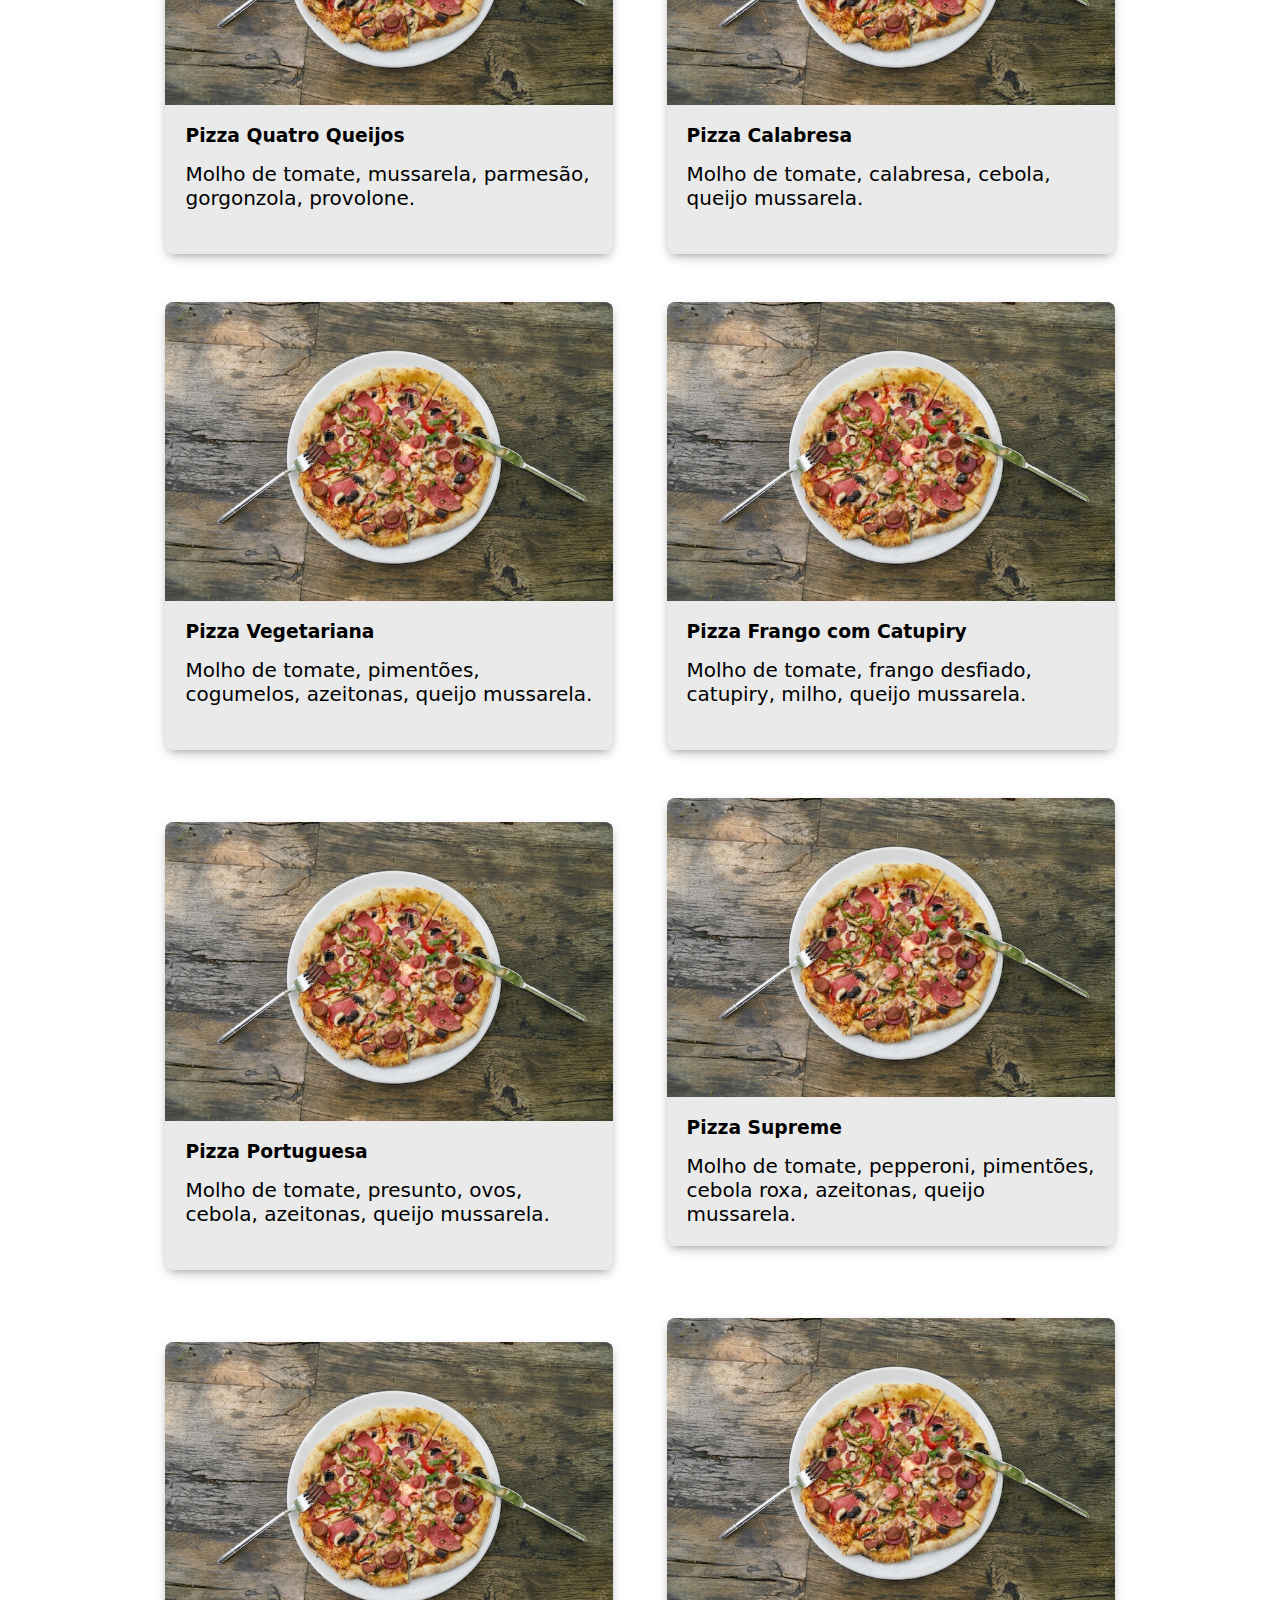
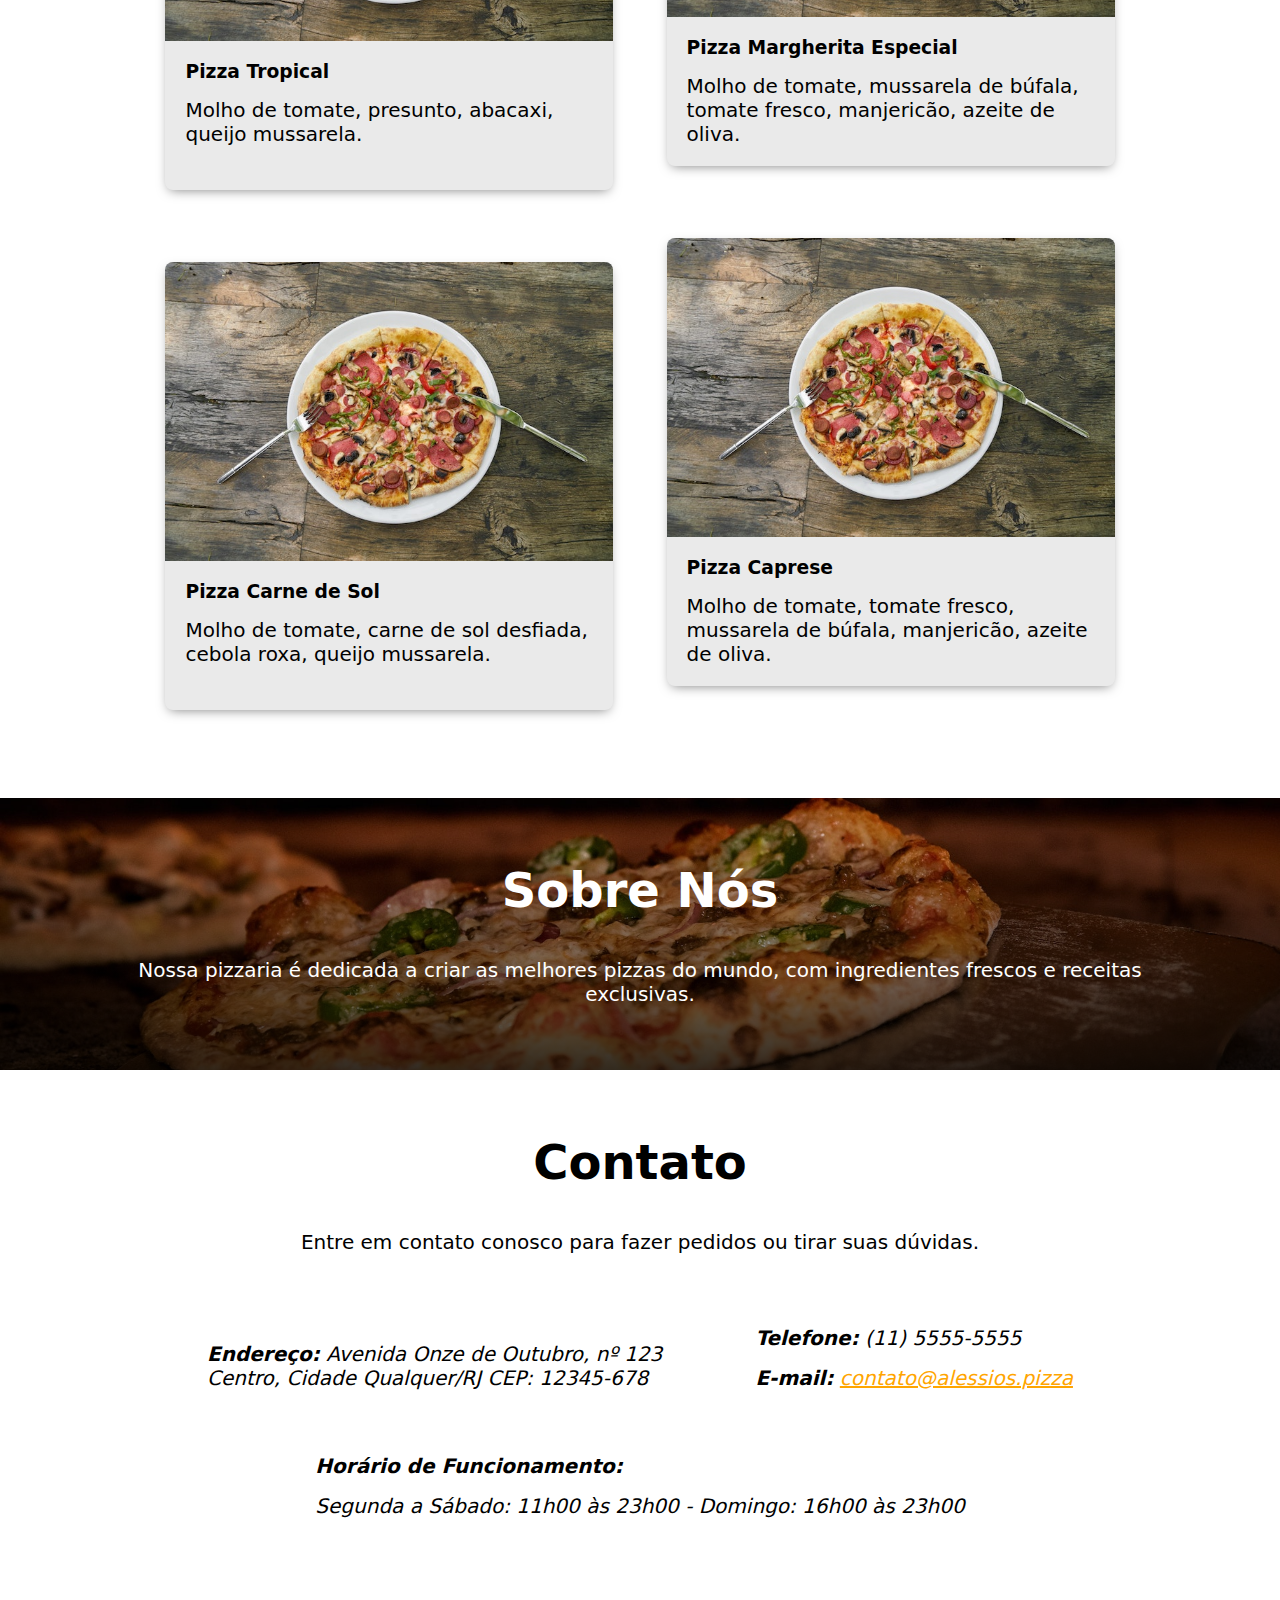
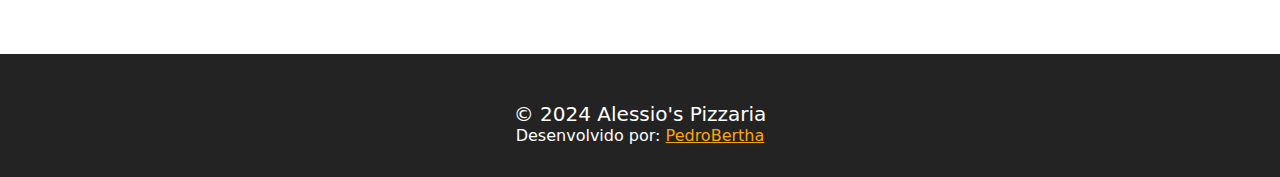
==== commit ca1acb7a: "link git, css terminado" ====
--- a/PROJETO-EXTRA-ESTUDO/index.html
+++ b/PROJETO-EXTRA-ESTUDO/index.html
@@ -5,7 +5,7 @@
   <meta charset="UTF-8">
   <meta name="viewport" content="width=device-width, initial-scale=1.0">
   <title>Alessio's Pizzaria</title>
-  <link rel="stylesheet" href="index.css">
+  <link rel="stylesheet" href="style.css">
 </head>
 
 <body>
@@ -106,7 +106,7 @@
     <p>Entre em contato conosco para fazer pedidos ou tirar suas dúvidas.</p>
 
     <address>
-      <p>
+      <p class>
         <strong>Endereço:</strong>
         Avenida Onze de Outubro, nº 123<br>
         Centro, Cidade Qualquer/RJ CEP: 12345-678
@@ -129,7 +129,8 @@
   </section>
 
   <footer>
-    <p>&copy; 2024 Alessio's Pizzaria</p>
+    <p>&copy; 2024 Alessio's Pizzaria </p>
+    Desenvolvido por: <a href="https://github.com/PedroBertha">PedroBertha </a>
   </footer>
 </body>
 
--- a/PROJETO-EXTRA-ESTUDO/style.css
+++ b/PROJETO-EXTRA-ESTUDO/style.css
@@ -0,0 +1,144 @@
+* {
+    box-sizing: border-box;
+    margin: 0;
+    padding: 0;
+}
+
+:root {
+    --color-primary: #ffa500;
+    --color-dark: #232323;
+    --color-light: #eaeaea;
+    --color-white: #fff;
+}
+
+html {
+    scroll-behavior: smooth;
+}
+
+body {
+    font-family: system-ui, -apple-system, BlinkMacSystemFont, 'Segoe UI', Roboto, Oxygen, Ubuntu, Cantarell, 'Open Sans', 'Helvetica Neue', sans-serif;
+}
+
+a {
+    color: var(--color-primary);
+}
+
+header {
+    background-color: var(--color-dark);
+    color: var(--color-white);
+    padding: 1.5rem 0;
+}
+
+nav ul {
+    list-style: none;
+    text-align: center;
+}
+
+nav li {
+    display: inline;
+    margin: 0 1.5rem
+}
+
+nav a {
+    text-decoration: none;
+    font-weight: 700;
+}
+
+.hero {
+    background-image: url("img/pexels-narda-yescas-1566837.jpg");
+    background-size: cover;
+    color: var(--color-white);
+    min-height: 75vh;
+    padding: 10rem 0;
+    text-align: center;
+}
+
+.hero h1 {
+    font-size: 4rem;
+    font-weight: 100;
+}
+
+.hero p {
+    font-size: 1.5rem;
+    margin-top: 1.5rem;
+}
+
+.cta-button {
+    background-color: var(--color-primary);
+    border-radius: .5rem;
+    color: var(--color-dark);
+    display: inline-block;
+    font-weight: 700;
+    font-size: 1.25rem;
+    margin-top: 1.5rem;
+    text-decoration: none;
+    padding: .75rem 1.5rem;
+}
+
+section:not(#home) {
+    padding: 4rem;
+    text-align: center;
+}
+
+h2 {
+    font-size: 3rem;
+    margin-bottom: 1.5rem;
+}
+
+p {
+    font-size: 1.25rem;
+}
+
+.menu-list {
+    list-style: none;
+}
+
+.menu-list>li {
+    background-color: var(--color-light);
+    border-radius: .5rem;
+    box-shadow: 0 4px 12px -4px rgba(0, 0, 0, 0.5);
+    display: inline-block;
+    margin: 1.5rem;
+    height: 28rem;
+    width: 28rem;
+    text-align: left;
+}
+
+.menu-list img {
+    border-top-left-radius: .5rem;
+    border-top-right-radius: .5rem;
+    object-fit: cover;
+    width: 100%;
+}
+
+.menu-list h3, p {
+    padding: 1rem 1.25rem 0;
+}
+
+#about {
+    background-image: linear-gradient(
+        to bottom,
+        rgba(0, 0, 0, 0) 0%, rgba(0, 0, 0, 0.8) 100%
+        ),
+        url("img/pexels-eneida-nieves-905847.jpg");
+    background-size: cover;
+    background-position: center;
+    color: var(--color-white);
+}
+
+address {
+    margin: 2rem 0;
+}
+
+address > * {
+    display: inline-block;
+    margin: 1.5rem;
+    text-align: left;
+}
+
+footer {
+    background-color: var(--color-dark);
+    color: var(--color-white);
+    padding: 2rem;
+    text-align: center;
+}